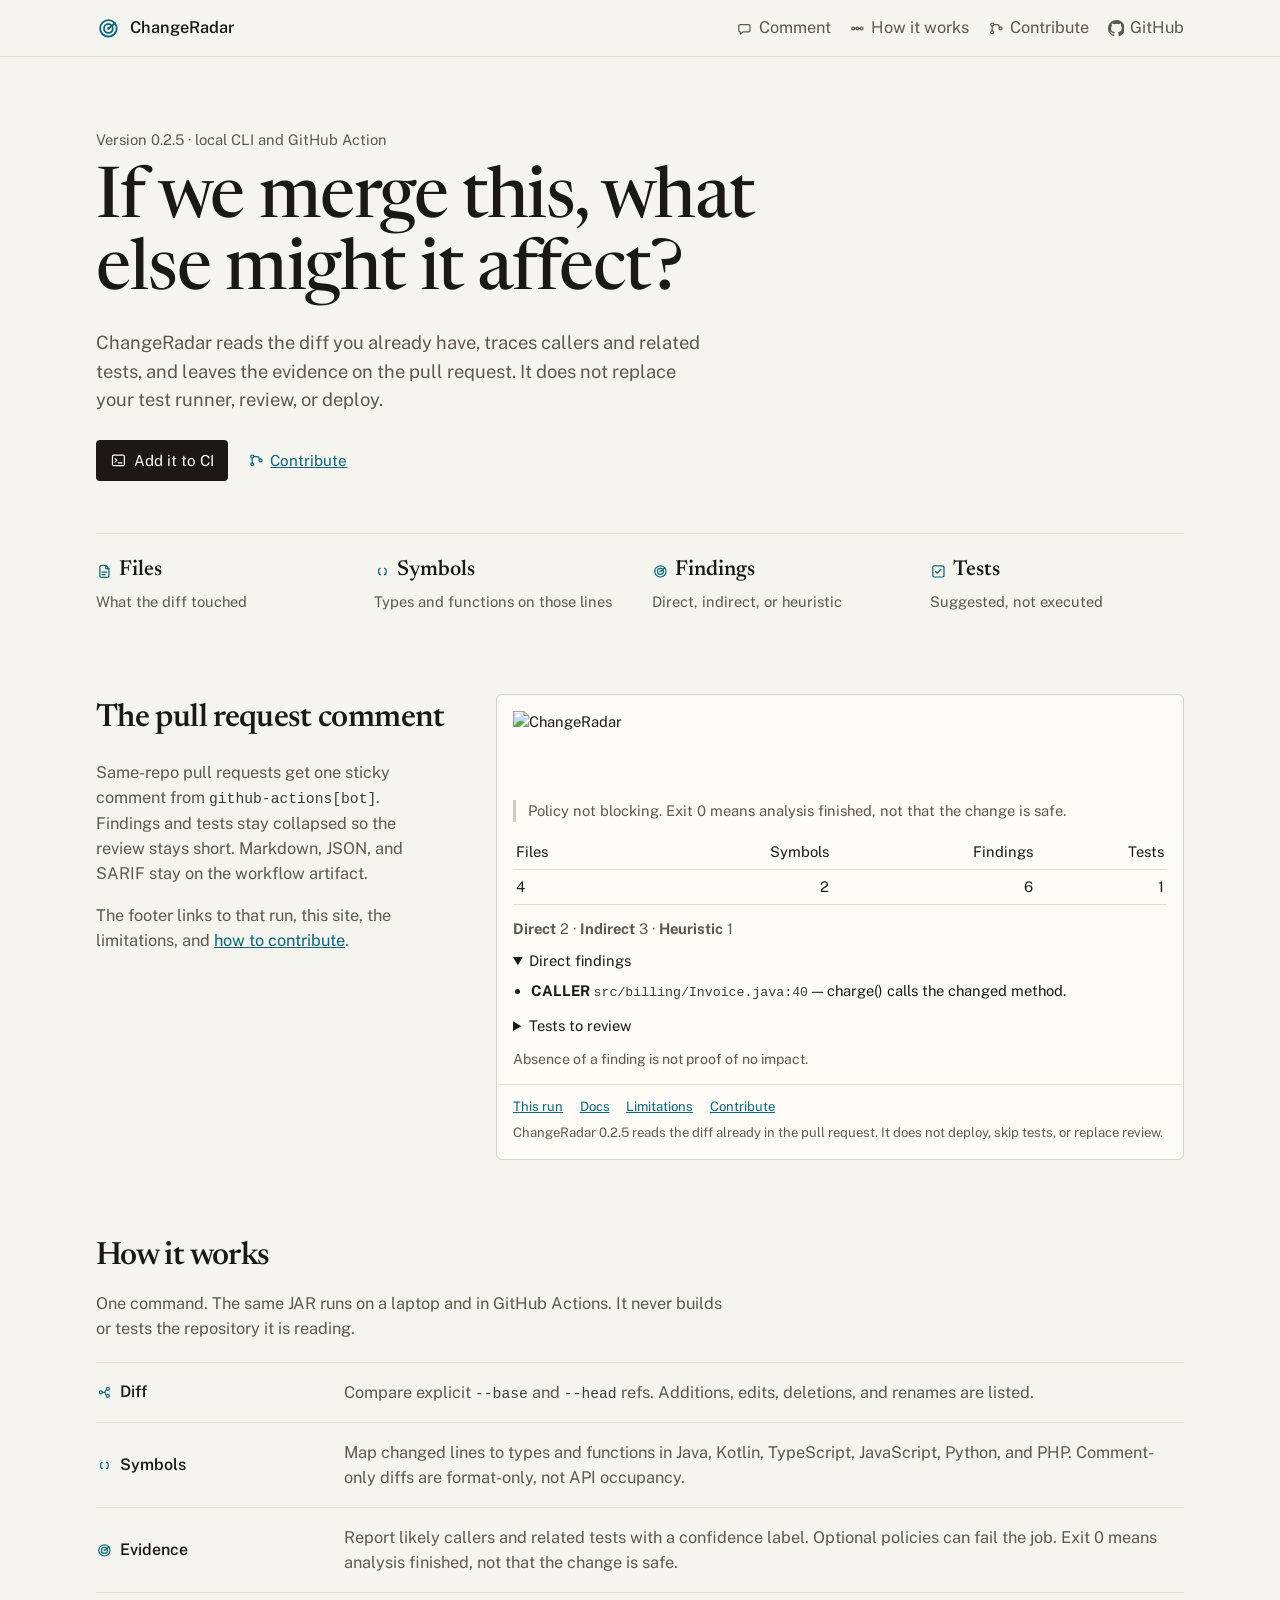
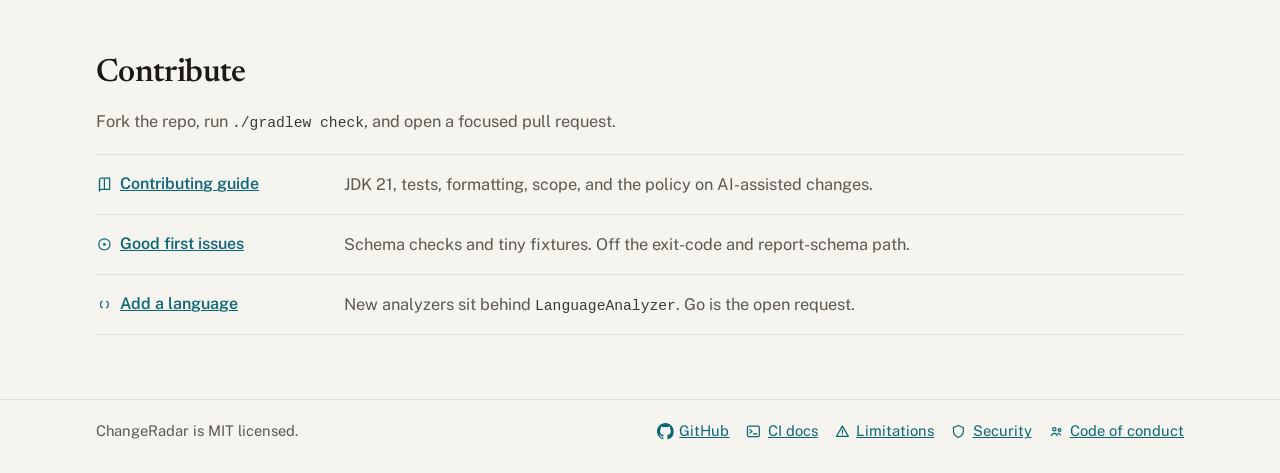
==== site/index.html @ 974867b6 "Give sticky PR comments a short body and a footer, and publish a project site. Findings and tests st" ====
<!DOCTYPE html>
<html lang="en">
  <head>
    <meta charset="utf-8" />
    <meta name="viewport" content="width=device-width, initial-scale=1" />
    <title>ChangeRadar — explainable change impact for CI</title>
    <meta
      name="description"
      content="ChangeRadar reads a Git diff, traces what the change may touch, and recommends tests. Reports stay in your pipeline."
    />
    <link rel="icon" href="favicon.svg" type="image/svg+xml" />
    <link rel="preconnect" href="https://fonts.googleapis.com" />
    <link rel="preconnect" href="https://fonts.gstatic.com" crossorigin />
    <link
      href="https://fonts.googleapis.com/css2?family=Newsreader:opsz,wght@6..72,450;6..72,560&family=Public+Sans:ital,wght@0,400;0,560;1,400&display=swap"
      rel="stylesheet"
    />
    <link rel="stylesheet" href="styles.css" />
  </head>
  <body>
    <svg class="sprite" xmlns="http://www.w3.org/2000/svg" aria-hidden="true">
      <symbol id="i-radar" viewBox="0 0 24 24">
        <circle cx="12" cy="12" r="8" fill="none" stroke="currentColor" stroke-width="1.75"/>
        <circle cx="12" cy="12" r="4.25" fill="none" stroke="currentColor" stroke-width="1.75"/>
        <circle cx="12" cy="12" r="1.3" fill="currentColor"/>
        <path d="M12 12 L18.2 7.2" fill="none" stroke="currentColor" stroke-width="1.75" stroke-linecap="round"/>
        <circle cx="18.2" cy="7.2" r="1.25" fill="currentColor"/>
      </symbol>
      <symbol id="i-comment" viewBox="0 0 24 24">
        <path d="M6 6.5h12a2 2 0 0 1 2 2v6.5a2 2 0 0 1-2 2H10l-4 3v-3H6a2 2 0 0 1-2-2V8.5a2 2 0 0 1 2-2z" fill="none" stroke="currentColor" stroke-width="1.75" stroke-linejoin="round"/>
      </symbol>
      <symbol id="i-flow" viewBox="0 0 24 24">
        <circle cx="6" cy="12" r="2" fill="none" stroke="currentColor" stroke-width="1.75"/>
        <circle cx="12" cy="12" r="2" fill="none" stroke="currentColor" stroke-width="1.75"/>
        <circle cx="18" cy="12" r="2" fill="none" stroke="currentColor" stroke-width="1.75"/>
        <path d="M8 12h2M14 12h2" fill="none" stroke="currentColor" stroke-width="1.75" stroke-linecap="round"/>
      </symbol>
      <symbol id="i-pr" viewBox="0 0 24 24">
        <circle cx="6" cy="6.5" r="2.1" fill="none" stroke="currentColor" stroke-width="1.75"/>
        <circle cx="6" cy="17.5" r="2.1" fill="none" stroke="currentColor" stroke-width="1.75"/>
        <circle cx="18" cy="12" r="2.1" fill="none" stroke="currentColor" stroke-width="1.75"/>
        <path d="M6 8.6v6.8M8.1 6.5h5.2A2.7 2.7 0 0 1 16 9.2V10" fill="none" stroke="currentColor" stroke-width="1.75" stroke-linecap="round"/>
      </symbol>
      <symbol id="i-github" viewBox="0 0 16 16">
        <path fill="currentColor" d="M8 0C3.58 0 0 3.58 0 8c0 3.54 2.29 6.53 5.47 7.59.4.07.55-.17.55-.38 0-.19-.01-.82-.01-1.49-2.01.37-2.53-.49-2.69-.94-.09-.23-.48-.94-.82-1.13-.28-.15-.68-.52-.01-.53.63-.01 1.08.58 1.23.82.72 1.21 1.87.87 2.33.66.07-.52.28-.87.51-1.07-1.78-.2-3.64-.89-3.64-3.95 0-.87.31-1.59.82-2.15-.08-.2-.36-1.02.08-2.12 0 0 .67-.21 2.2.82.64-.18 1.32-.27 2-.27.68 0 1.36.09 2 .27 1.53-1.04 2.2-.82 2.2-.82.44 1.1.16 1.92.08 2.12.51.56.82 1.27.82 2.15 0 3.07-1.87 3.75-3.65 3.95.29.25.54.73.54 1.48 0 1.07-.01 1.93-.01 2.2 0 .21.15.46.55.38A8.013 8.013 0 0 0 16 8c0-4.42-3.58-8-8-8z"/>
      </symbol>
      <symbol id="i-terminal" viewBox="0 0 24 24">
        <rect x="3.5" y="4.5" width="17" height="15" rx="2" fill="none" stroke="currentColor" stroke-width="1.75"/>
        <path d="M7 9.5 10 12l-3 2.5M12 15.5h5" fill="none" stroke="currentColor" stroke-width="1.75" stroke-linecap="round" stroke-linejoin="round"/>
      </symbol>
      <symbol id="i-file" viewBox="0 0 24 24">
        <path d="M14 3.5H7.5A2 2 0 0 0 5.5 5.5v13a2 2 0 0 0 2 2h9a2 2 0 0 0 2-2V8z" fill="none" stroke="currentColor" stroke-width="1.75" stroke-linejoin="round"/>
        <path d="M14 3.5V8h4.5M8.5 13h7M8.5 16.5h4.5" fill="none" stroke="currentColor" stroke-width="1.75" stroke-linecap="round" stroke-linejoin="round"/>
      </symbol>
      <symbol id="i-braces" viewBox="0 0 24 24">
        <path d="M9 7.5c-1.8 0-2.5 1.1-2.5 4.5s.7 4.5 2.5 4.5M15 7.5c1.8 0 2.5 1.1 2.5 4.5s-.7 4.5-2.5 4.5" fill="none" stroke="currentColor" stroke-width="1.75" stroke-linecap="round"/>
      </symbol>
      <symbol id="i-check" viewBox="0 0 24 24">
        <rect x="4" y="4" width="16" height="16" rx="2" fill="none" stroke="currentColor" stroke-width="1.75"/>
        <path d="m8 12.2 2.4 2.4 5.2-5.4" fill="none" stroke="currentColor" stroke-width="1.75" stroke-linecap="round" stroke-linejoin="round"/>
      </symbol>
      <symbol id="i-diff" viewBox="0 0 24 24">
        <circle cx="7" cy="12" r="2.1" fill="none" stroke="currentColor" stroke-width="1.75"/>
        <circle cx="17" cy="7" r="2.1" fill="none" stroke="currentColor" stroke-width="1.75"/>
        <circle cx="17" cy="17" r="2.1" fill="none" stroke="currentColor" stroke-width="1.75"/>
        <path d="M9 12h4M13 12c0-2.6 1.4-3.6 2-4.2M13 12c0 2.6 1.4 3.6 2 4.2" fill="none" stroke="currentColor" stroke-width="1.75" stroke-linecap="round"/>
      </symbol>
      <symbol id="i-book" viewBox="0 0 24 24">
        <path d="M5 5.5A2.5 2.5 0 0 1 7.5 3H19.5v16H7.5A2.5 2.5 0 0 0 5 21.5z" fill="none" stroke="currentColor" stroke-width="1.75" stroke-linejoin="round"/>
        <path d="M5 5.5V21M12 4v14.5" fill="none" stroke="currentColor" stroke-width="1.75" stroke-linecap="round"/>
      </symbol>
      <symbol id="i-issue" viewBox="0 0 24 24">
        <circle cx="12" cy="12" r="8" fill="none" stroke="currentColor" stroke-width="1.75"/>
        <circle cx="12" cy="12" r="2" fill="currentColor"/>
      </symbol>
      <symbol id="i-shield" viewBox="0 0 24 24">
        <path d="M12 3.5 19 6.5v5.2c0 4.2-2.8 7.2-7 8.8-4.2-1.6-7-4.6-7-8.8V6.5z" fill="none" stroke="currentColor" stroke-width="1.75" stroke-linejoin="round"/>
      </symbol>
      <symbol id="i-alert" viewBox="0 0 24 24">
        <path d="M12 4.5 20.5 19H3.5z" fill="none" stroke="currentColor" stroke-width="1.75" stroke-linejoin="round"/>
        <path d="M12 10v4.2" fill="none" stroke="currentColor" stroke-width="1.75" stroke-linecap="round"/>
        <circle cx="12" cy="16.6" r="0.8" fill="currentColor"/>
      </symbol>
      <symbol id="i-users" viewBox="0 0 24 24">
        <circle cx="9" cy="9" r="2.4" fill="none" stroke="currentColor" stroke-width="1.75"/>
        <circle cx="16.5" cy="10" r="2" fill="none" stroke="currentColor" stroke-width="1.75"/>
        <path d="M4.8 18.2c.6-2.3 2.3-3.5 4.2-3.5s3.6 1.2 4.2 3.5M14.2 14.8c1.5-.2 3 .6 3.6 2.6" fill="none" stroke="currentColor" stroke-width="1.75" stroke-linecap="round"/>
      </symbol>
    </svg>
    <header class="bar">
      <div class="wrap bar-inner">
        <a class="brand" href="#top">
          <svg class="icon icon-mark" aria-hidden="true"><use href="#i-radar"/></svg>
          ChangeRadar
        </a>
        <nav>
          <a href="#comment"><svg class="icon" aria-hidden="true"><use href="#i-comment"/></svg>Comment</a>
          <a href="#how"><svg class="icon" aria-hidden="true"><use href="#i-flow"/></svg>How it works</a>
          <a href="#contribute"><svg class="icon" aria-hidden="true"><use href="#i-pr"/></svg>Contribute</a>
          <a href="https://github.com/AnikethTS/ChangeRadar"><svg class="icon" aria-hidden="true"><use href="#i-github"/></svg>GitHub</a>
        </nav>
      </div>
    </header>

    <main id="top">
      <section class="hero wrap">
        <p class="meta">Version 0.2.5 · local CLI and GitHub Action</p>
        <h1>If we merge this, what else might it affect?</h1>
        <p class="lede">
          ChangeRadar reads the diff you already have, traces callers and related
          tests, and leaves the evidence on the pull request. It does not replace
          your test runner, review, or deploy.
        </p>
        <p class="actions">
          <a class="button" href="https://github.com/AnikethTS/ChangeRadar#quick-start"><svg class="icon" aria-hidden="true"><use href="#i-terminal"/></svg>Add it to CI</a>
          <a class="text-link" href="#contribute"><svg class="icon" aria-hidden="true"><use href="#i-pr"/></svg>Contribute</a>
        </p>
        <dl class="counts">
          <div>
            <dt><svg class="icon" aria-hidden="true"><use href="#i-file"/></svg>Files</dt>
            <dd>What the diff touched</dd>
          </div>
          <div>
            <dt><svg class="icon" aria-hidden="true"><use href="#i-braces"/></svg>Symbols</dt>
            <dd>Types and functions on those lines</dd>
          </div>
          <div>
            <dt><svg class="icon" aria-hidden="true"><use href="#i-radar"/></svg>Findings</dt>
            <dd>Direct, indirect, or heuristic</dd>
          </div>
          <div>
            <dt><svg class="icon" aria-hidden="true"><use href="#i-check"/></svg>Tests</dt>
            <dd>Suggested, not executed</dd>
          </div>
        </dl>
      </section>

      <section id="comment" class="wrap split">
        <div>
          <h2>The pull request comment</h2>
          <p>
            Same-repo pull requests get one sticky comment from
            <code>github-actions[bot]</code>. Findings and tests stay collapsed
            so the review stays short. Markdown, JSON, and SARIF stay on the
            workflow artifact.
          </p>
          <p>
            The footer links to that run, this site, the limitations, and
            <a href="#contribute">how to contribute</a>.
          </p>
        </div>
        <article class="comment" aria-label="Sample ChangeRadar comment">
          <img
            src="https://raw.githubusercontent.com/AnikethTS/ChangeRadar/main/.github/logo-comment.png"
            width="220"
            height="76"
            alt="ChangeRadar"
          />
          <p class="note">Policy not blocking. Exit 0 means analysis finished, not that the change is safe.</p>
          <table>
            <thead>
              <tr>
                <th>Files</th>
                <th>Symbols</th>
                <th>Findings</th>
                <th>Tests</th>
              </tr>
            </thead>
            <tbody>
              <tr>
                <td>4</td>
                <td>2</td>
                <td>6</td>
                <td>1</td>
              </tr>
            </tbody>
          </table>
          <p class="mix"><strong>Direct</strong> 2 · <strong>Indirect</strong> 3 · <strong>Heuristic</strong> 1</p>
          <details open>
            <summary>Direct findings</summary>
            <ul>
              <li><strong>CALLER</strong> <code>src/billing/Invoice.java:40</code> — charge() calls the changed method.</li>
            </ul>
          </details>
          <details>
            <summary>Tests to review</summary>
            <ul>
              <li><strong>InvoiceTest</strong> <code>src/test/InvoiceTest.java</code></li>
            </ul>
          </details>
          <p class="caveat">Absence of a finding is not proof of no impact.</p>
          <footer>
            <p class="footer-links">
              <a href="https://github.com/AnikethTS/ChangeRadar/actions">This run</a>
              <a href="#top">Docs</a>
              <a href="https://github.com/AnikethTS/ChangeRadar/blob/main/docs/analysis-limitations.md">Limitations</a>
              <a href="#contribute">Contribute</a>
            </p>
            <p>ChangeRadar 0.2.5 reads the diff already in the pull request. It does not deploy, skip tests, or replace review.</p>
          </footer>
        </article>
      </section>

      <section id="how" class="wrap">
        <h2>How it works</h2>
        <p class="intro">One command. The same JAR runs on a laptop and in GitHub Actions. It never builds or tests the repository it is reading.</p>
        <ol class="rows">
          <li>
            <h3><svg class="icon" aria-hidden="true"><use href="#i-diff"/></svg>Diff</h3>
            <p>Compare explicit <code>--base</code> and <code>--head</code> refs. Additions, edits, deletions, and renames are listed.</p>
          </li>
          <li>
            <h3><svg class="icon" aria-hidden="true"><use href="#i-braces"/></svg>Symbols</h3>
            <p>Map changed lines to types and functions in Java, Kotlin, TypeScript, JavaScript, Python, and PHP. Comment-only diffs are format-only, not API occupancy.</p>
          </li>
          <li>
            <h3><svg class="icon" aria-hidden="true"><use href="#i-radar"/></svg>Evidence</h3>
            <p>Report likely callers and related tests with a confidence label. Optional policies can fail the job. Exit 0 means analysis finished, not that the change is safe.</p>
          </li>
        </ol>
      </section>

      <section id="contribute" class="wrap">
        <h2>Contribute</h2>
        <p class="intro">Fork the repo, run <code>./gradlew check</code>, and open a focused pull request.</p>
        <ul class="rows links">
          <li>
            <a href="https://github.com/AnikethTS/ChangeRadar/blob/main/CONTRIBUTING.md"><svg class="icon" aria-hidden="true"><use href="#i-book"/></svg>Contributing guide</a>
            <p>JDK 21, tests, formatting, scope, and the policy on AI-assisted changes.</p>
          </li>
          <li>
            <a href="https://github.com/AnikethTS/ChangeRadar/issues?q=is%3Aissue+is%3Aopen+label%3A%22good+first+issue%22"><svg class="icon" aria-hidden="true"><use href="#i-issue"/></svg>Good first issues</a>
            <p>Schema checks and tiny fixtures. Off the exit-code and report-schema path.</p>
          </li>
          <li>
            <a href="https://github.com/AnikethTS/ChangeRadar/blob/main/docs/adding-a-language-analyzer.md"><svg class="icon" aria-hidden="true"><use href="#i-braces"/></svg>Add a language</a>
            <p>New analyzers sit behind <code>LanguageAnalyzer</code>. Go is the open request.</p>
          </li>
        </ul>
      </section>
    </main>

    <footer class="site-footer">
      <div class="wrap footer-inner">
        <p>ChangeRadar is MIT licensed.</p>
        <nav>
          <a href="https://github.com/AnikethTS/ChangeRadar"><svg class="icon" aria-hidden="true"><use href="#i-github"/></svg>GitHub</a>
          <a href="https://github.com/AnikethTS/ChangeRadar/blob/main/docs/ci-integration.md"><svg class="icon" aria-hidden="true"><use href="#i-terminal"/></svg>CI docs</a>
          <a href="https://github.com/AnikethTS/ChangeRadar/blob/main/docs/analysis-limitations.md"><svg class="icon" aria-hidden="true"><use href="#i-alert"/></svg>Limitations</a>
          <a href="https://github.com/AnikethTS/ChangeRadar/blob/main/SECURITY.md"><svg class="icon" aria-hidden="true"><use href="#i-shield"/></svg>Security</a>
          <a href="https://github.com/AnikethTS/ChangeRadar/blob/main/CODE_OF_CONDUCT.md"><svg class="icon" aria-hidden="true"><use href="#i-users"/></svg>Code of conduct</a>
        </nav>
      </div>
    </footer>
  </body>
</html>
---- site/styles.css ----
:root {
  --bg: #f6f4ef;
  --ink: #1c1915;
  --muted: #5e584f;
  --line: #e3ddd2;
  --paper: #fffcf7;
  --accent: #0b6678;
  --code: #3d3832;
  color-scheme: light;
}

* { box-sizing: border-box; }

html { scroll-behavior: smooth; }

body {
  margin: 0;
  background: var(--bg);
  color: var(--ink);
  font-family: "Public Sans", "Segoe UI", sans-serif;
  font-size: 1.02rem;
  line-height: 1.55;
}

img { max-width: 100%; height: auto; }

a { color: var(--accent); }
a:hover { text-decoration-thickness: 2px; }

code {
  font-family: ui-monospace, "IBM Plex Mono", monospace;
  font-size: 0.9em;
  color: var(--code);
}

.wrap {
  width: min(68rem, calc(100% - 2.5rem));
  margin-inline: auto;
}

.bar {
  position: sticky;
  top: 0;
  z-index: 2;
  background: rgba(246, 244, 239, 0.92);
  border-bottom: 1px solid var(--line);
}

.bar-inner {
  display: flex;
  justify-content: space-between;
  align-items: center;
  gap: 1rem;
  min-height: 3.5rem;
}

.brand {
  display: flex;
  align-items: center;
  gap: 0.55rem;
  color: var(--ink);
  font-weight: 560;
  text-decoration: none;
}

.sprite {
  position: absolute;
  width: 0;
  height: 0;
  overflow: hidden;
}

.icon {
  width: 1.05rem;
  height: 1.05rem;
  flex: none;
}

.icon-mark {
  width: 1.55rem;
  height: 1.55rem;
  color: var(--accent);
}

.bar nav {
  display: flex;
  flex-wrap: wrap;
  gap: 0.35rem 1.15rem;
}

.bar nav a {
  display: inline-flex;
  align-items: center;
  gap: 0.35rem;
  color: var(--muted);
  text-decoration: none;
}

.bar nav a:hover { color: var(--ink); }

.hero { padding: 4.5rem 0 1rem; }

.meta {
  margin: 0 0 0.85rem;
  color: var(--muted);
  font-size: 0.92rem;
}

h1 {
  margin: 0;
  max-width: 16ch;
  font-family: Newsreader, Georgia, serif;
  font-weight: 450;
  font-size: clamp(2.6rem, 6vw, 4.4rem);
  line-height: 1.02;
  letter-spacing: -0.02em;
}

.lede {
  max-width: 38rem;
  margin: 1.25rem 0 0;
  color: var(--muted);
  font-size: 1.15rem;
}

.actions {
  display: flex;
  align-items: center;
  gap: 1.25rem;
  margin: 1.6rem 0 0;
}

.button {
  display: inline-flex;
  align-items: center;
  gap: 0.4rem;
  padding: 0.55rem 0.9rem;
  border-radius: 4px;
  background: var(--ink);
  color: var(--paper);
  text-decoration: none;
  font-size: 0.95rem;
}

.button:hover { background: #000; text-decoration: none; }

.text-link {
  display: inline-flex;
  align-items: center;
  gap: 0.35rem;
  font-size: 0.95rem;
}

.counts {
  display: grid;
  grid-template-columns: repeat(4, 1fr);
  gap: 1.5rem;
  margin: 3.25rem 0 0;
  padding: 1.25rem 0 0;
  border-top: 1px solid var(--line);
}

.counts dt {
  display: flex;
  align-items: center;
  gap: 0.4rem;
  font-family: Newsreader, Georgia, serif;
  font-size: 1.35rem;
  font-weight: 560;
}

.counts .icon,
.rows .icon { color: var(--accent); }

.counts dd {
  margin: 0.2rem 0 0;
  color: var(--muted);
  font-size: 0.92rem;
}

section { scroll-margin-top: 4.5rem; }

h2 {
  margin: 0 0 0.6rem;
  font-family: Newsreader, Georgia, serif;
  font-weight: 560;
  font-size: 2rem;
  letter-spacing: -0.02em;
}

.split {
  display: grid;
  grid-template-columns: minmax(16rem, 22rem) minmax(0, 1fr);
  gap: 3rem;
  align-items: start;
  padding: 4rem 0 1rem;
}

.split p { color: var(--muted); }

.intro {
  max-width: 40rem;
  margin: 0 0 0.5rem;
  color: var(--muted);
}

.comment {
  background: var(--paper);
  border: 1px solid #d8d3ca;
  border-radius: 6px;
  padding: 1rem 1rem 0.15rem;
  color: var(--ink);
  font-size: 0.92rem;
}

.comment img { display: block; margin-bottom: 0.8rem; }

.note {
  margin: 0.4rem 0 0.8rem;
  padding-left: 0.75rem;
  border-left: 3px solid #d0cbc2;
  color: var(--muted);
}

.comment table {
  width: 100%;
  border-collapse: collapse;
  margin: 0.4rem 0 0.8rem;
}

.comment th,
.comment td {
  padding: 0.35rem 0.2rem;
  border-bottom: 1px solid var(--line);
  text-align: right;
  font-weight: 400;
}

.comment th:first-child,
.comment td:first-child { text-align: left; }

.mix { margin: 0.2rem 0 0.6rem; }

.comment details { margin: 0.35rem 0 0.7rem; }

.comment summary { cursor: pointer; }

.comment ul { margin: 0.45rem 0 0; padding-left: 1.1rem; }

.caveat {
  margin: 0.2rem 0 0.8rem;
  color: var(--muted);
  font-size: 0.88rem;
}

.comment footer {
  margin: 0.4rem -1rem 0;
  padding: 0.75rem 1rem 0.85rem;
  border-top: 1px solid var(--line);
  color: var(--muted);
  font-size: 0.82rem;
}

.footer-links { margin: 0 0 0.35rem; }

.footer-links a { margin-right: 0.85rem; }

.comment footer p:last-child { margin: 0; }

#how,
#contribute { padding-top: 3.5rem; }

.rows {
  list-style: none;
  margin: 1.25rem 0 0;
  padding: 0;
  border-top: 1px solid var(--line);
}

.rows li {
  display: grid;
  grid-template-columns: 14rem 1fr;
  gap: 1.5rem;
  padding: 1.05rem 0;
  border-bottom: 1px solid var(--line);
}

.rows h3,
.rows li > a {
  display: flex;
  align-items: center;
  gap: 0.45rem;
  margin: 0;
  font-size: 1rem;
  font-weight: 560;
}

.rows p { margin: 0; color: var(--muted); }

.site-footer {
  margin-top: 4rem;
  border-top: 1px solid var(--line);
}

.footer-inner {
  display: flex;
  justify-content: space-between;
  gap: 1.5rem;
  padding: 1.25rem 0 2rem;
  color: var(--muted);
  font-size: 0.92rem;
}

.footer-inner p { margin: 0; }

.footer-inner nav {
  display: flex;
  flex-wrap: wrap;
  gap: 0.4rem 1rem;
}

.footer-inner nav a {
  display: inline-flex;
  align-items: center;
  gap: 0.35rem;
}

@media (max-width: 800px) {
  .bar-inner {
    flex-direction: column;
    align-items: flex-start;
    padding: 0.7rem 0 0.75rem;
  }

  .counts { grid-template-columns: 1fr 1fr; }

  .split,
  .rows li,
  .footer-inner {
    grid-template-columns: 1fr;
  }

  .footer-inner { display: grid; }

  h1 { max-width: none; }

  .hero { padding-top: 2.5rem; }
}
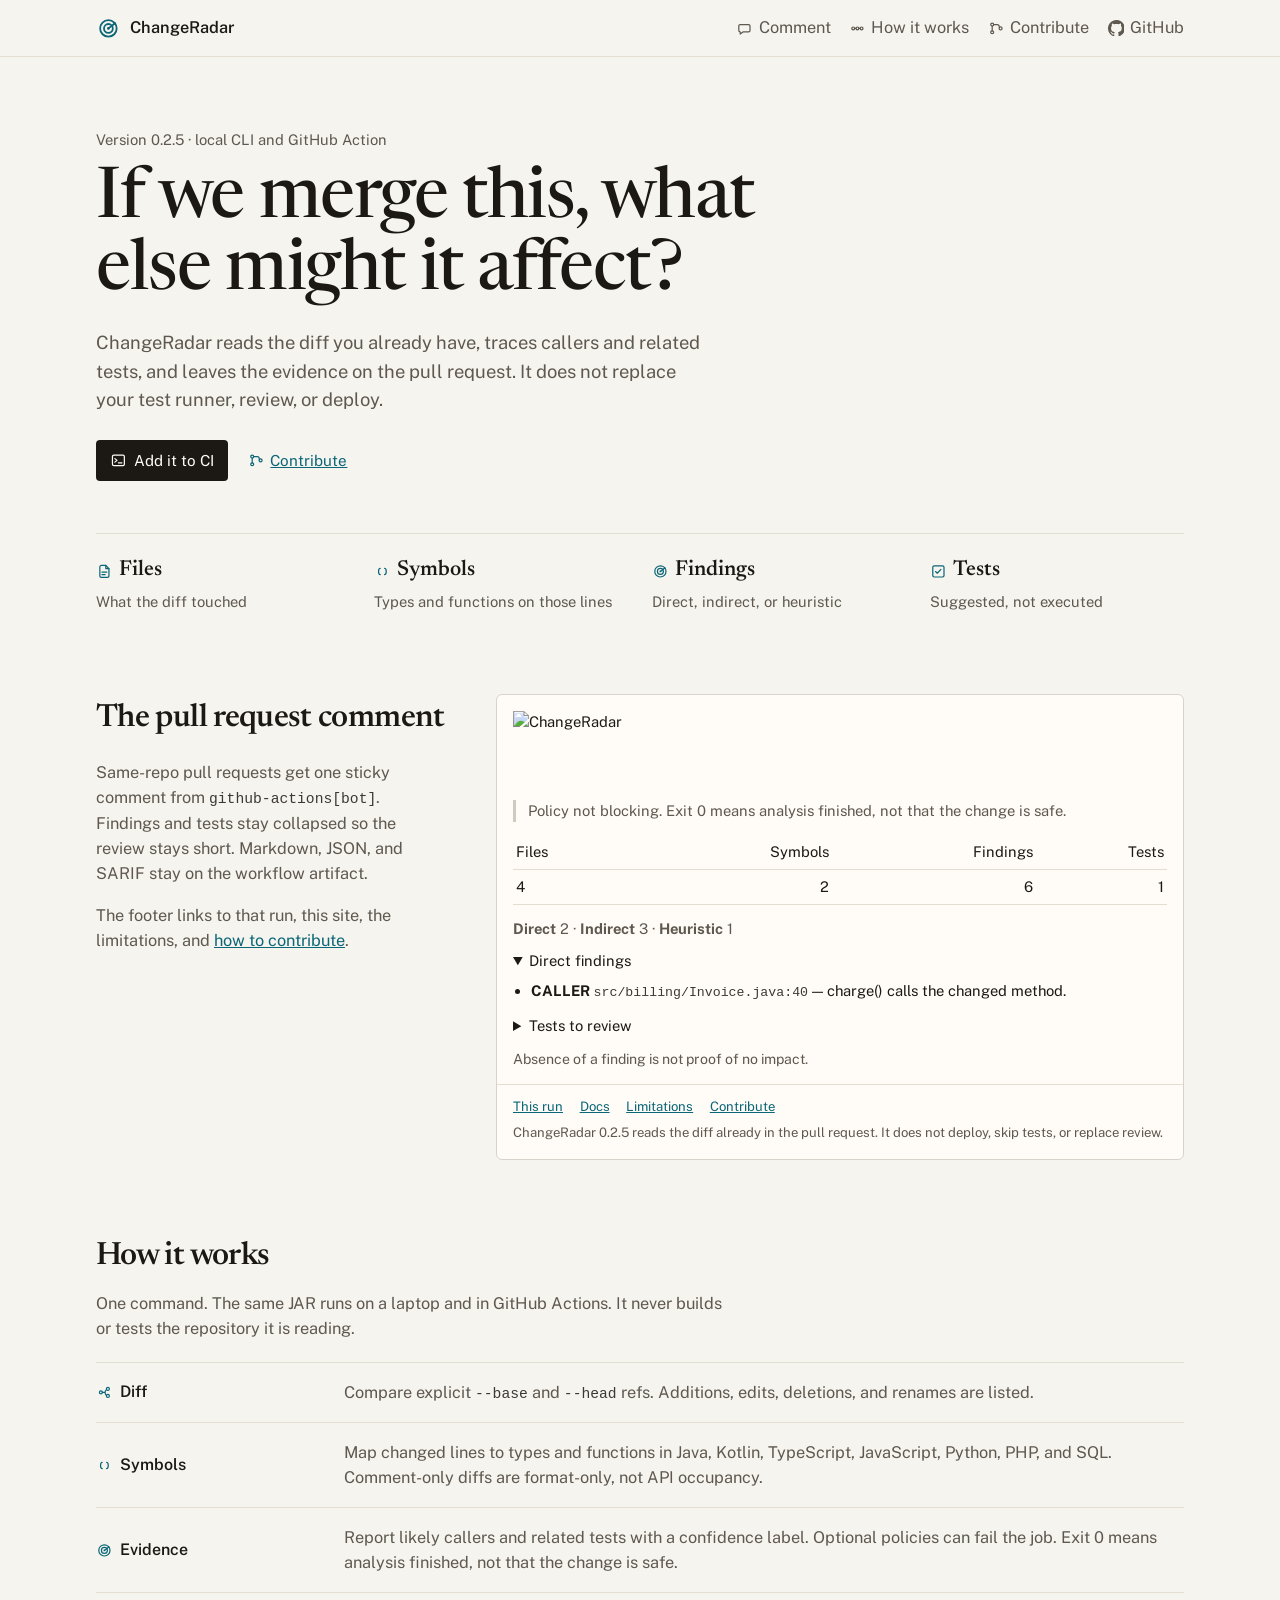
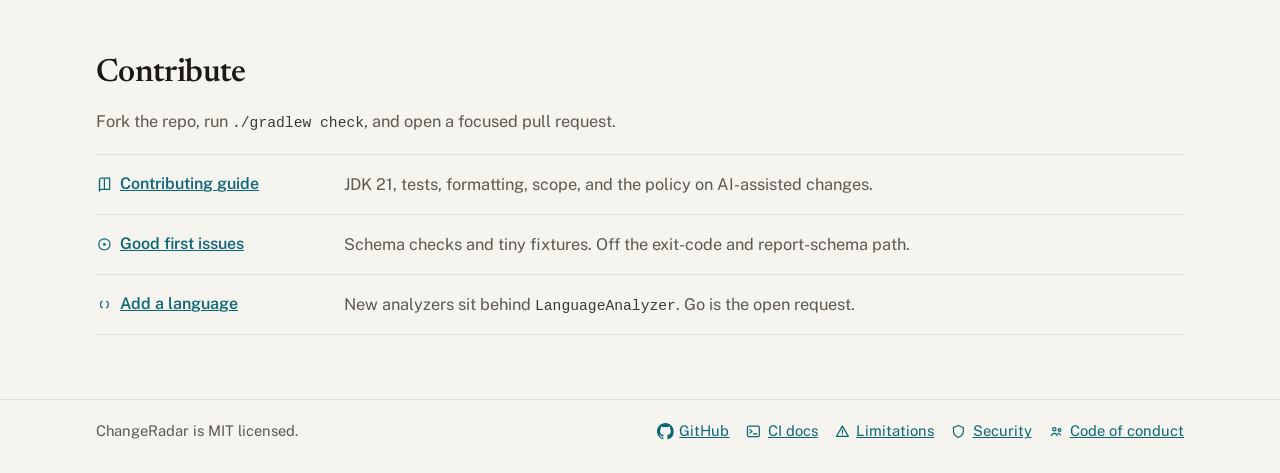
==== commit dee2dbbe: "Add a SQL analyzer for tables, views, and routines named by other SQL files. A changed CREATE or ALT" ====
--- a/site/index.html
+++ b/site/index.html
@@ -211,7 +211,7 @@
           </li>
           <li>
             <h3><svg class="icon" aria-hidden="true"><use href="#i-braces"/></svg>Symbols</h3>
-            <p>Map changed lines to types and functions in Java, Kotlin, TypeScript, JavaScript, Python, and PHP. Comment-only diffs are format-only, not API occupancy.</p>
+            <p>Map changed lines to types and functions in Java, Kotlin, TypeScript, JavaScript, Python, PHP, and SQL. Comment-only diffs are format-only, not API occupancy.</p>
           </li>
           <li>
             <h3><svg class="icon" aria-hidden="true"><use href="#i-radar"/></svg>Evidence</h3>
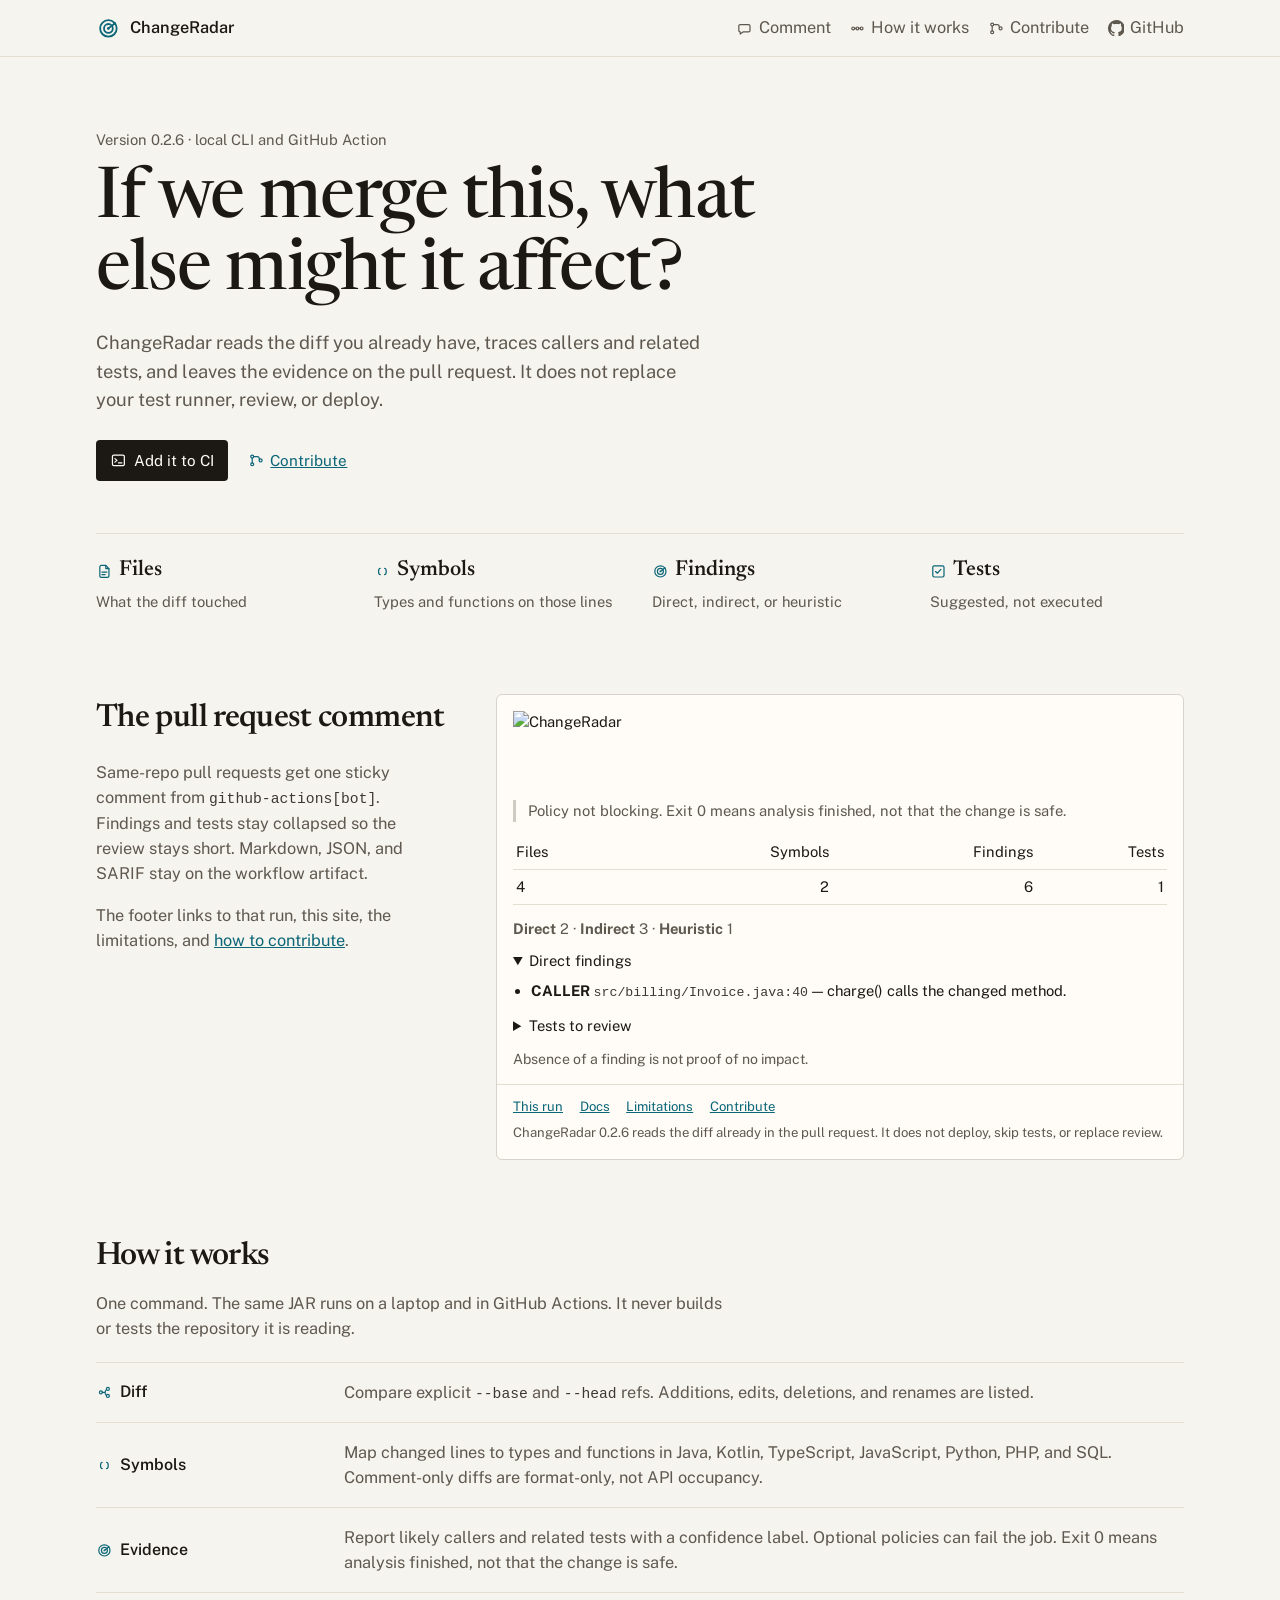
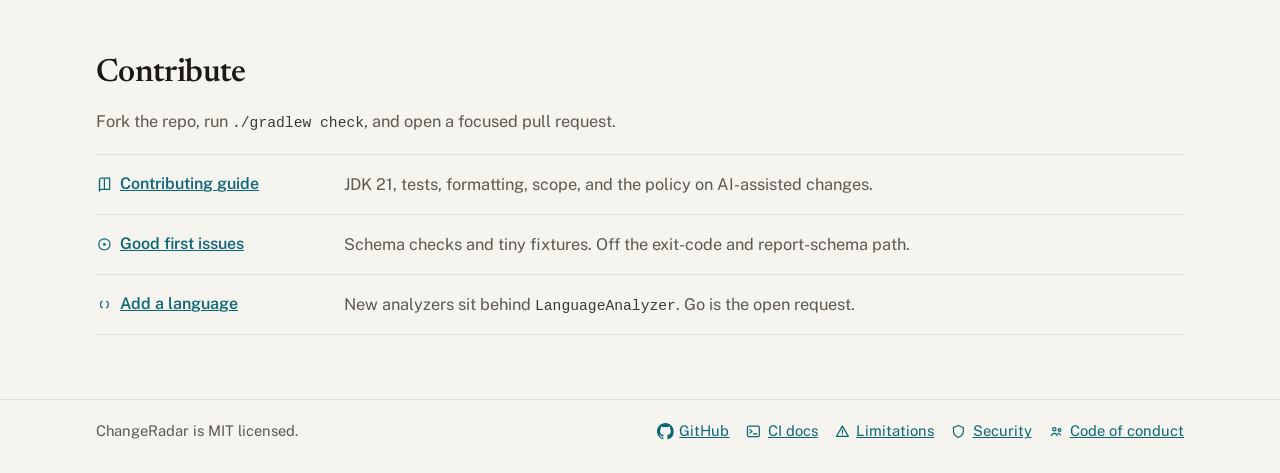
==== commit bd8182f2: "Set VERSION to 0.2.6 for the Action and JAR release." ====
--- a/site/index.html
+++ b/site/index.html
@@ -104,7 +104,7 @@
 
     <main id="top">
       <section class="hero wrap">
-        <p class="meta">Version 0.2.5 · local CLI and GitHub Action</p>
+        <p class="meta">Version 0.2.6 · local CLI and GitHub Action</p>
         <h1>If we merge this, what else might it affect?</h1>
         <p class="lede">
           ChangeRadar reads the diff you already have, traces callers and related
@@ -196,7 +196,7 @@
               <a href="https://github.com/AnikethTS/ChangeRadar/blob/main/docs/analysis-limitations.md">Limitations</a>
               <a href="#contribute">Contribute</a>
             </p>
-            <p>ChangeRadar 0.2.5 reads the diff already in the pull request. It does not deploy, skip tests, or replace review.</p>
+            <p>ChangeRadar 0.2.6 reads the diff already in the pull request. It does not deploy, skip tests, or replace review.</p>
           </footer>
         </article>
       </section>
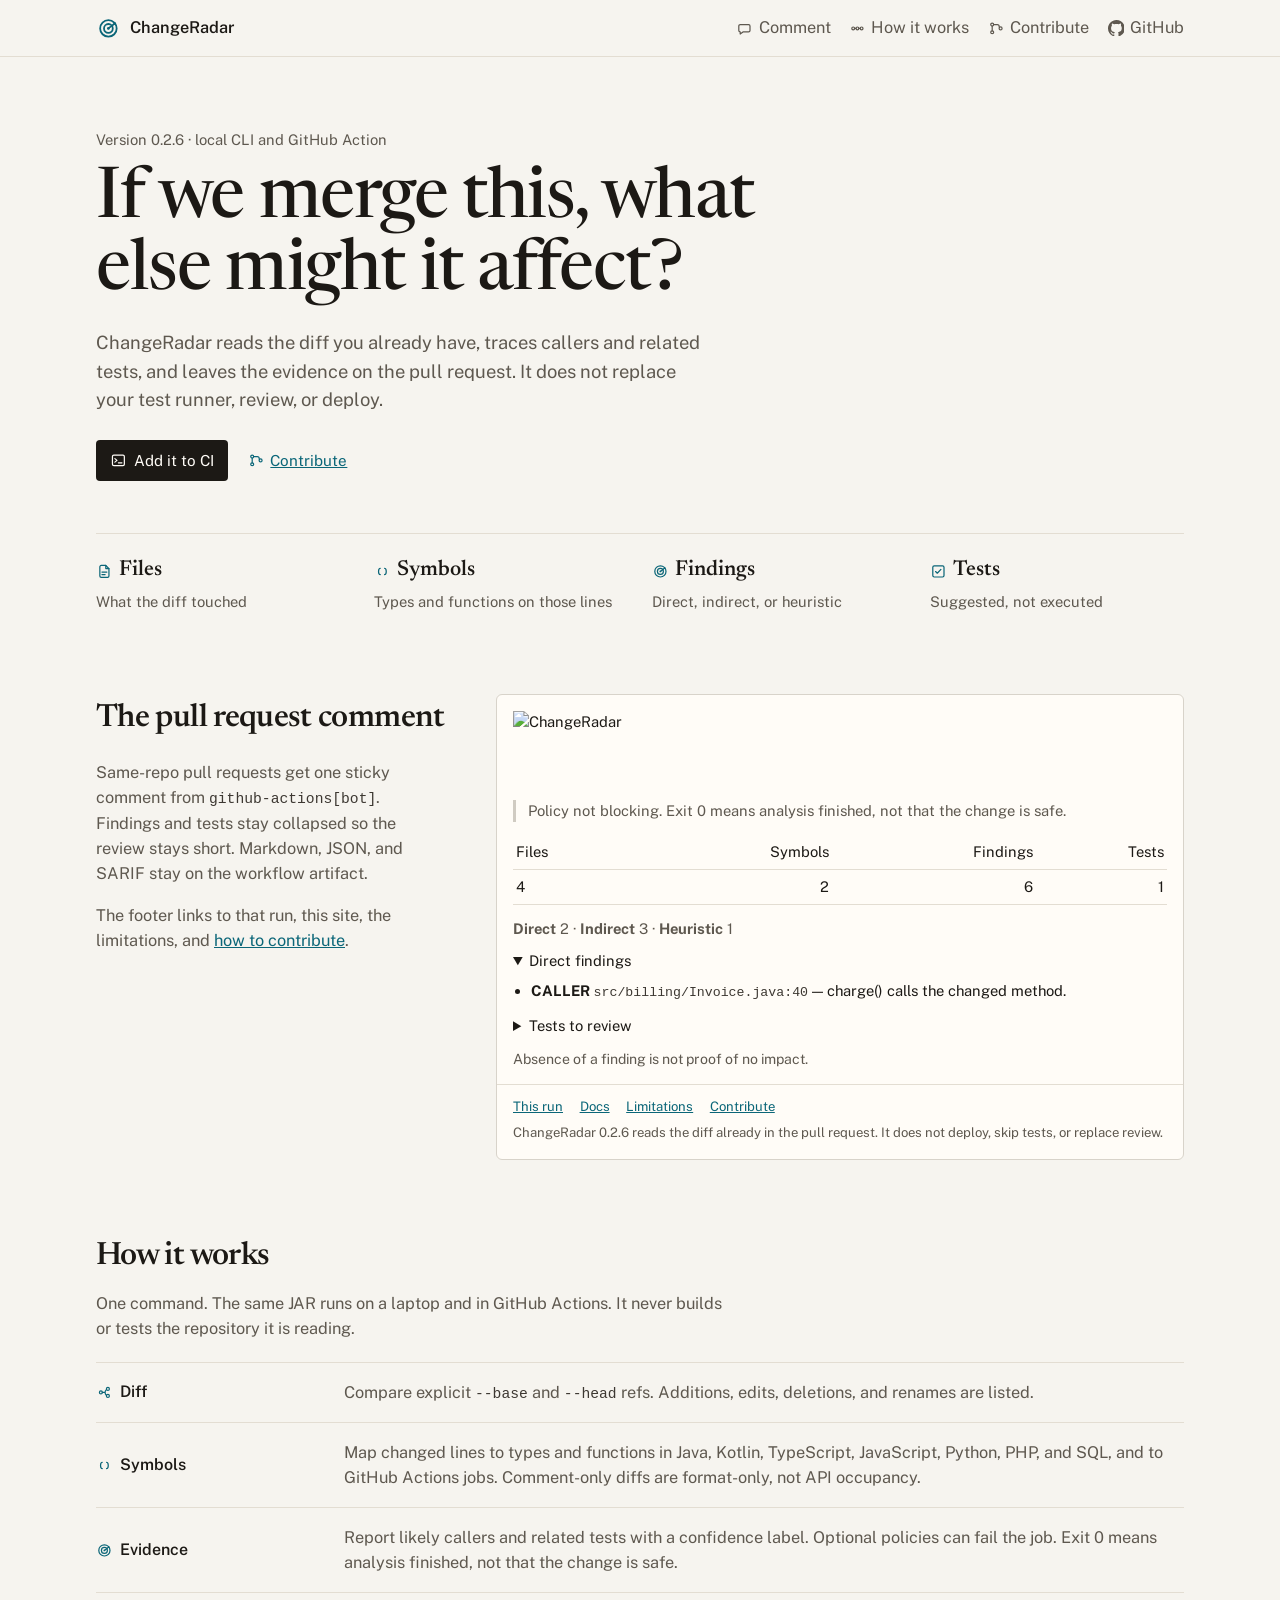
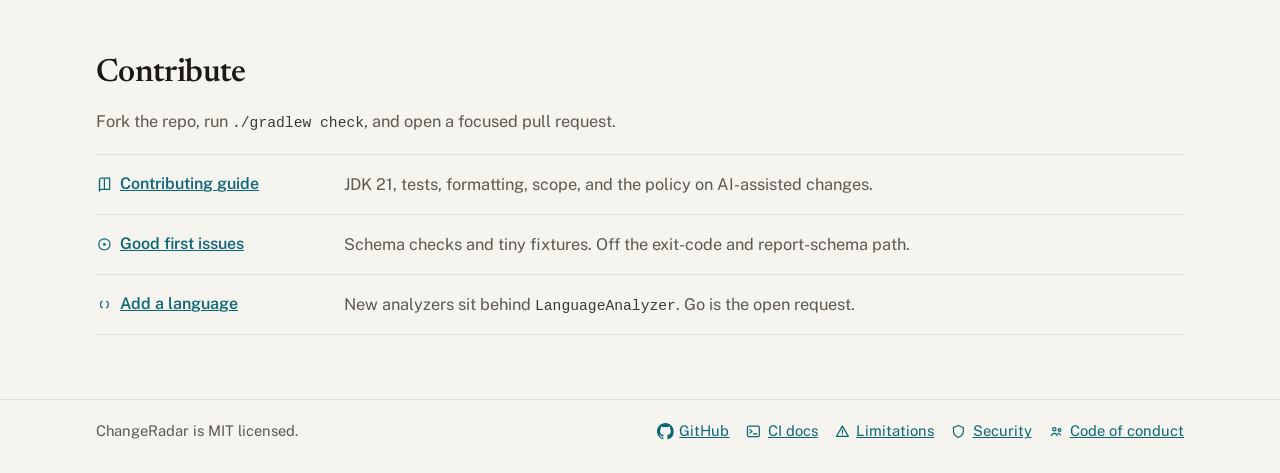
==== commit 7466c6b6: "Add a GitHub Actions workflow analyzer for jobs, reusable workflows, and local actions. A changed jo" ====
--- a/site/index.html
+++ b/site/index.html
@@ -211,7 +211,7 @@
           </li>
           <li>
             <h3><svg class="icon" aria-hidden="true"><use href="#i-braces"/></svg>Symbols</h3>
-            <p>Map changed lines to types and functions in Java, Kotlin, TypeScript, JavaScript, Python, PHP, and SQL. Comment-only diffs are format-only, not API occupancy.</p>
+            <p>Map changed lines to types and functions in Java, Kotlin, TypeScript, JavaScript, Python, PHP, and SQL, and to GitHub Actions jobs. Comment-only diffs are format-only, not API occupancy.</p>
           </li>
           <li>
             <h3><svg class="icon" aria-hidden="true"><use href="#i-radar"/></svg>Evidence</h3>
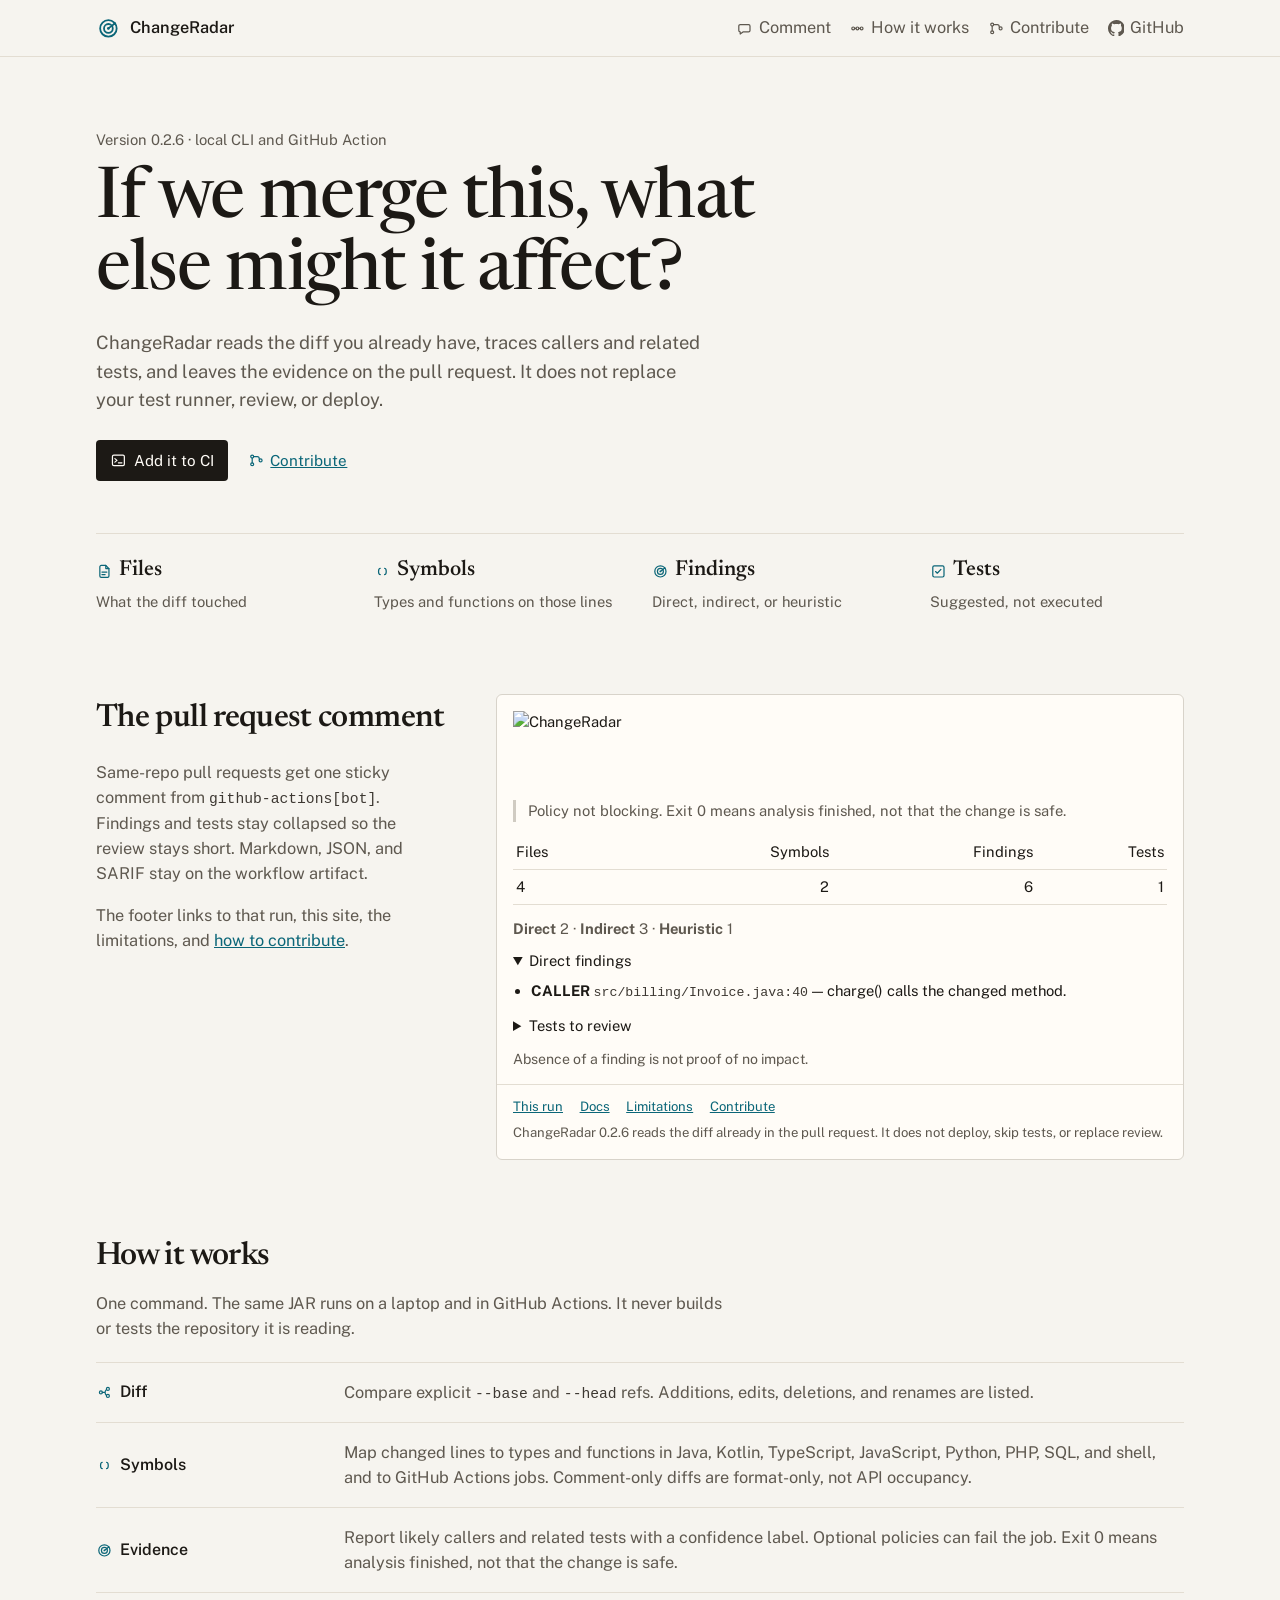
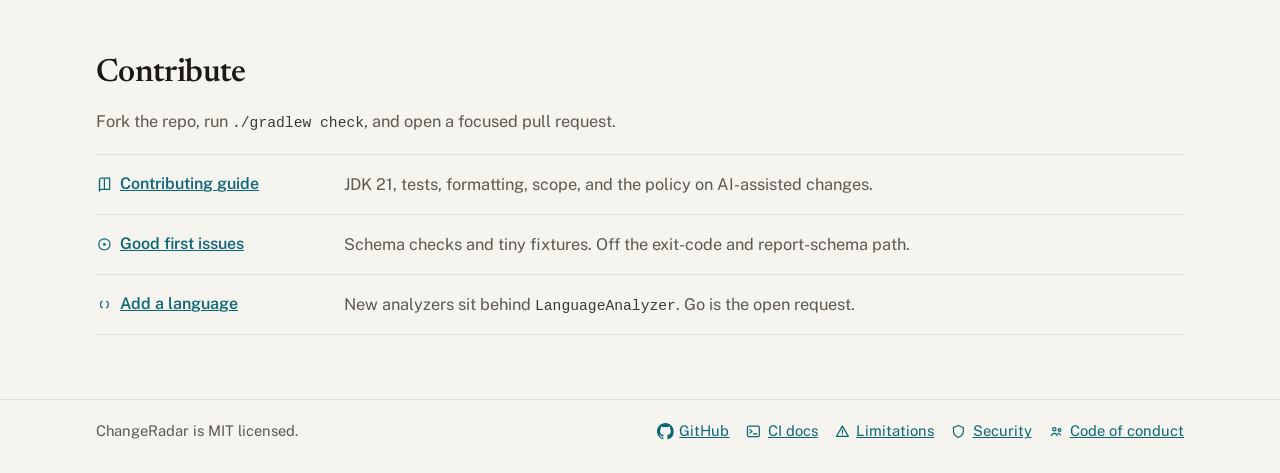
==== commit dbcaa7a7: "Add a shell analyzer for functions named or sourced by other shell scripts. A changed .sh file becom" ====
--- a/site/index.html
+++ b/site/index.html
@@ -211,7 +211,7 @@
           </li>
           <li>
             <h3><svg class="icon" aria-hidden="true"><use href="#i-braces"/></svg>Symbols</h3>
-            <p>Map changed lines to types and functions in Java, Kotlin, TypeScript, JavaScript, Python, PHP, and SQL, and to GitHub Actions jobs. Comment-only diffs are format-only, not API occupancy.</p>
+            <p>Map changed lines to types and functions in Java, Kotlin, TypeScript, JavaScript, Python, PHP, SQL, and shell, and to GitHub Actions jobs. Comment-only diffs are format-only, not API occupancy.</p>
           </li>
           <li>
             <h3><svg class="icon" aria-hidden="true"><use href="#i-radar"/></svg>Evidence</h3>
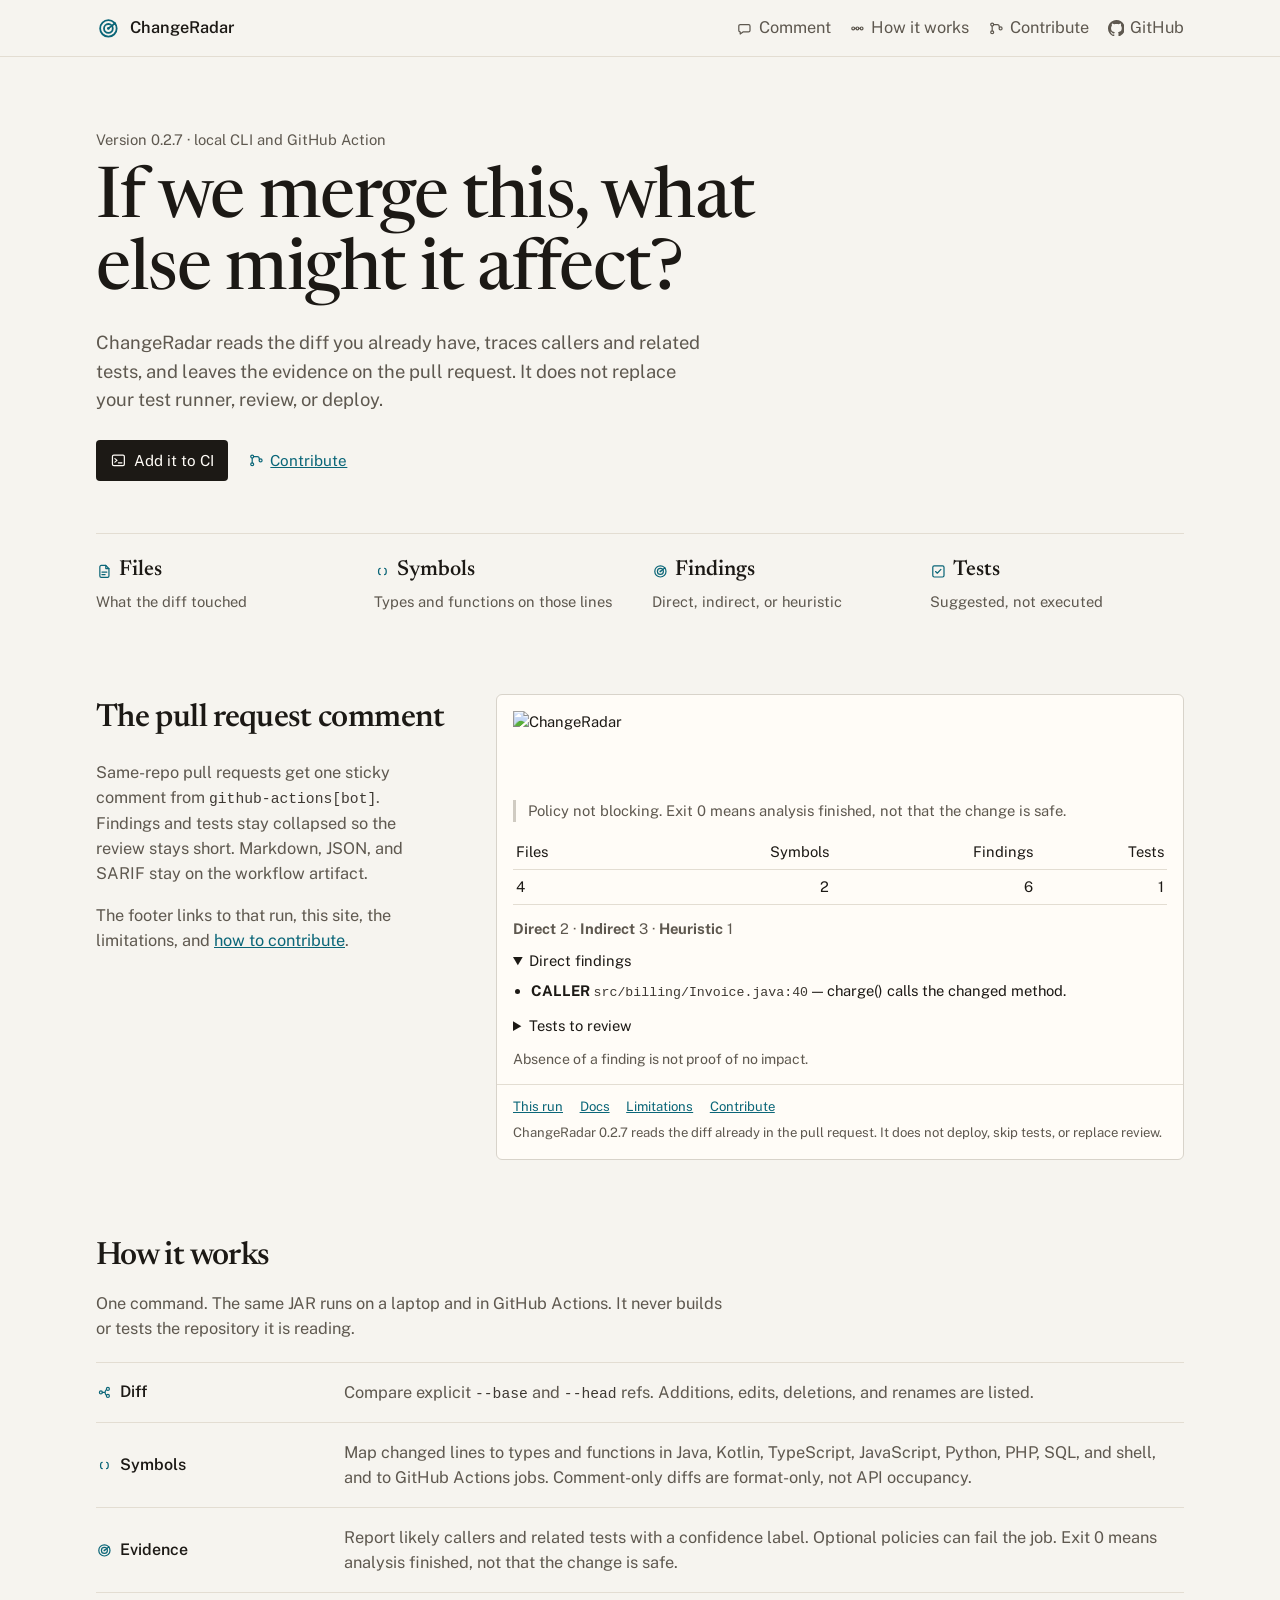
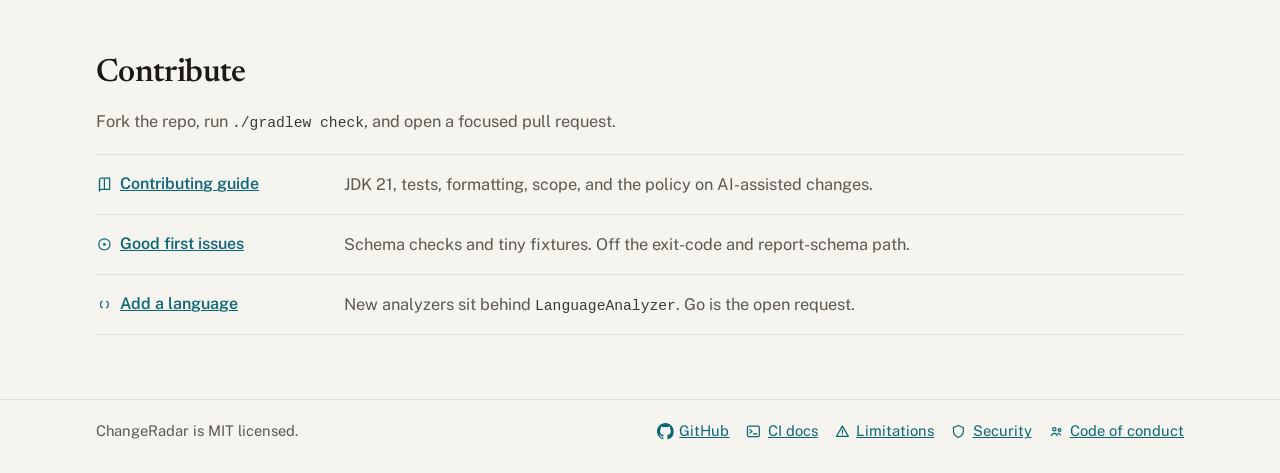
==== commit bfb6c3fe: "Set VERSION to 0.2.7 for the Action and JAR release. The review page, agent brief, shell and workflo" ====
--- a/site/index.html
+++ b/site/index.html
@@ -104,7 +104,7 @@
 
     <main id="top">
       <section class="hero wrap">
-        <p class="meta">Version 0.2.6 · local CLI and GitHub Action</p>
+        <p class="meta">Version 0.2.7 · local CLI and GitHub Action</p>
         <h1>If we merge this, what else might it affect?</h1>
         <p class="lede">
           ChangeRadar reads the diff you already have, traces callers and related
@@ -196,7 +196,7 @@
               <a href="https://github.com/AnikethTS/ChangeRadar/blob/main/docs/analysis-limitations.md">Limitations</a>
               <a href="#contribute">Contribute</a>
             </p>
-            <p>ChangeRadar 0.2.6 reads the diff already in the pull request. It does not deploy, skip tests, or replace review.</p>
+            <p>ChangeRadar 0.2.7 reads the diff already in the pull request. It does not deploy, skip tests, or replace review.</p>
           </footer>
         </article>
       </section>
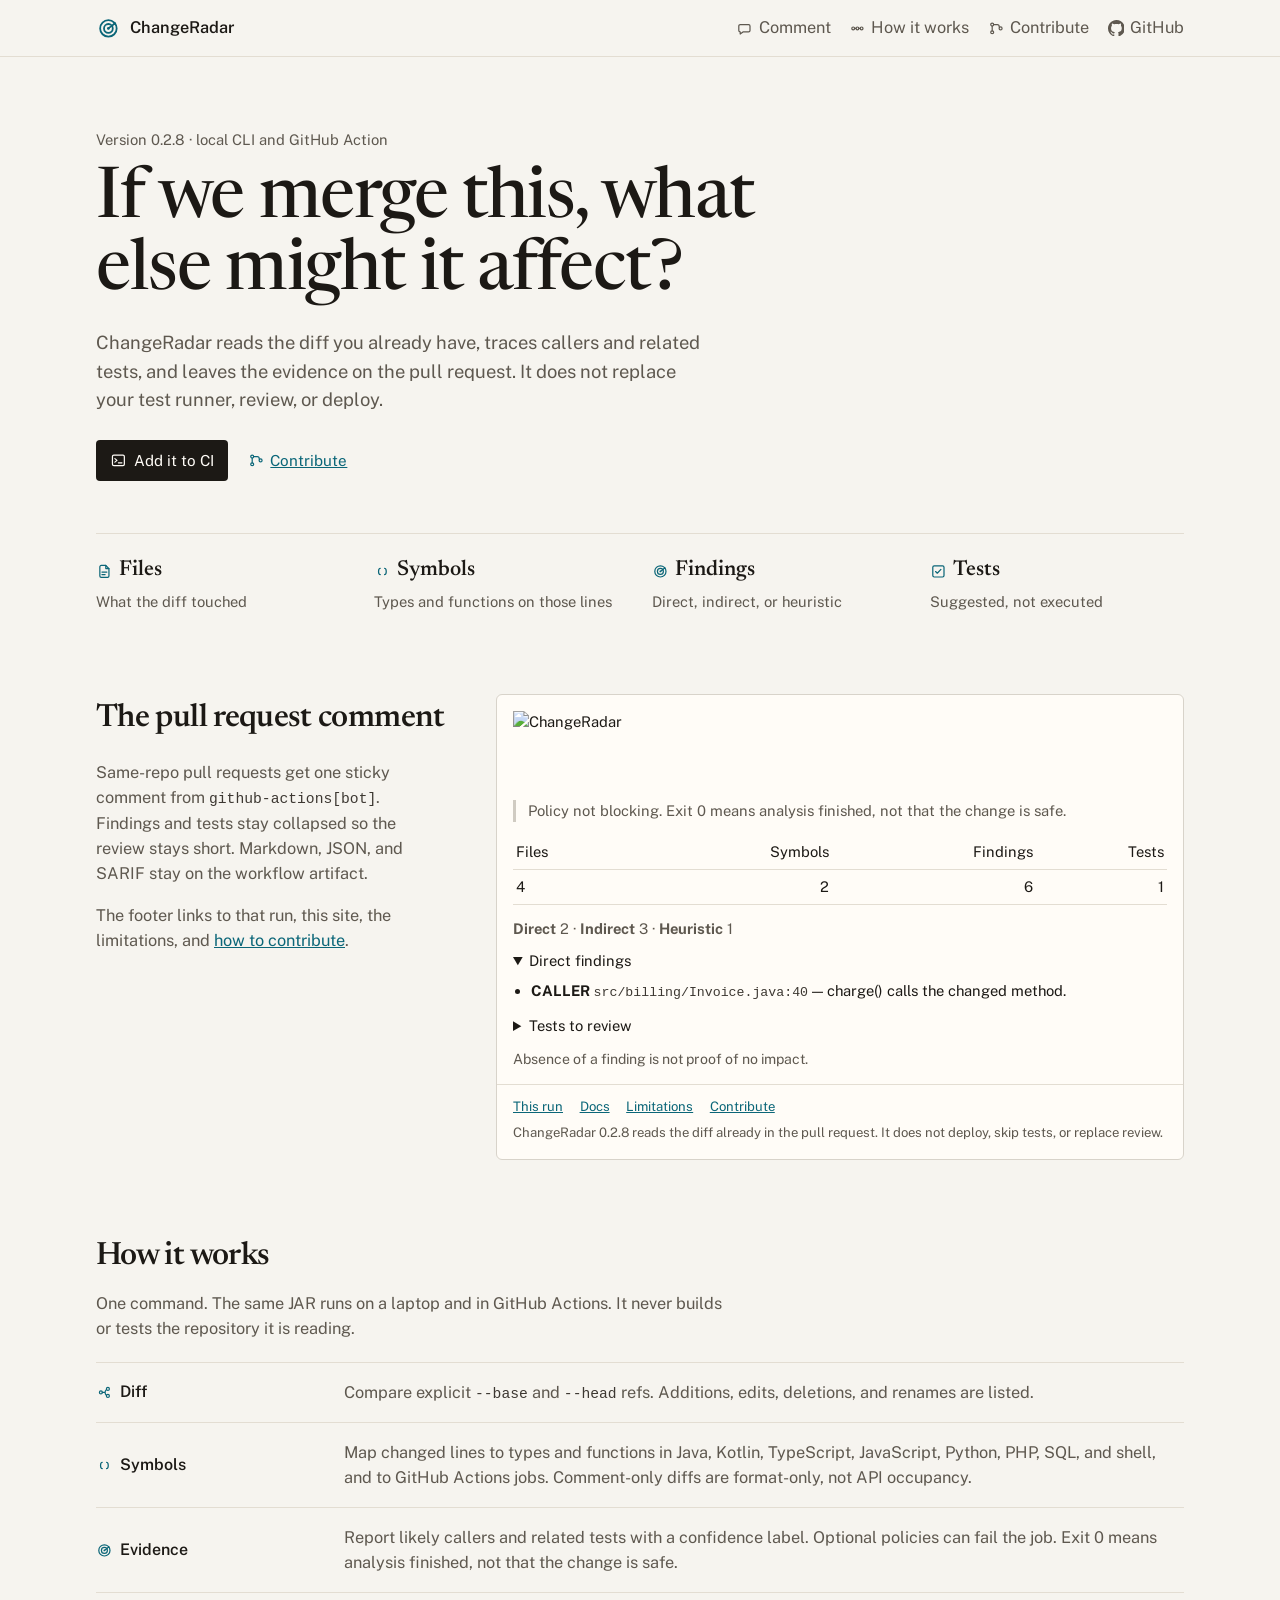
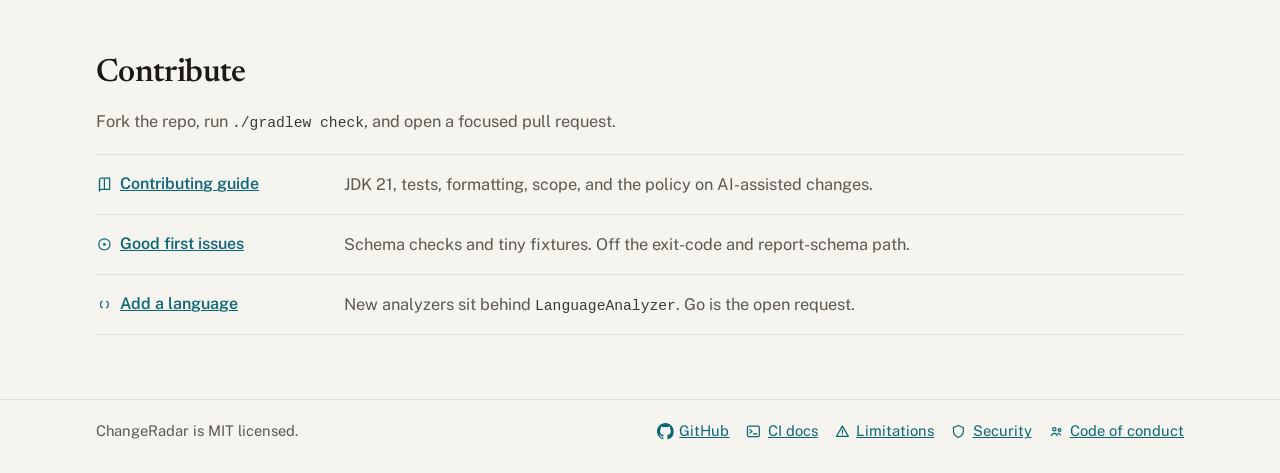
==== commit f6b1cb48: "Set VERSION to 0.2.8 for the Action and JAR release. The run command, the DIRECT test filter, and th" ====
--- a/site/index.html
+++ b/site/index.html
@@ -104,7 +104,7 @@
 
     <main id="top">
       <section class="hero wrap">
-        <p class="meta">Version 0.2.7 · local CLI and GitHub Action</p>
+        <p class="meta">Version 0.2.8 · local CLI and GitHub Action</p>
         <h1>If we merge this, what else might it affect?</h1>
         <p class="lede">
           ChangeRadar reads the diff you already have, traces callers and related
@@ -196,7 +196,7 @@
               <a href="https://github.com/AnikethTS/ChangeRadar/blob/main/docs/analysis-limitations.md">Limitations</a>
               <a href="#contribute">Contribute</a>
             </p>
-            <p>ChangeRadar 0.2.7 reads the diff already in the pull request. It does not deploy, skip tests, or replace review.</p>
+            <p>ChangeRadar 0.2.8 reads the diff already in the pull request. It does not deploy, skip tests, or replace review.</p>
           </footer>
         </article>
       </section>
